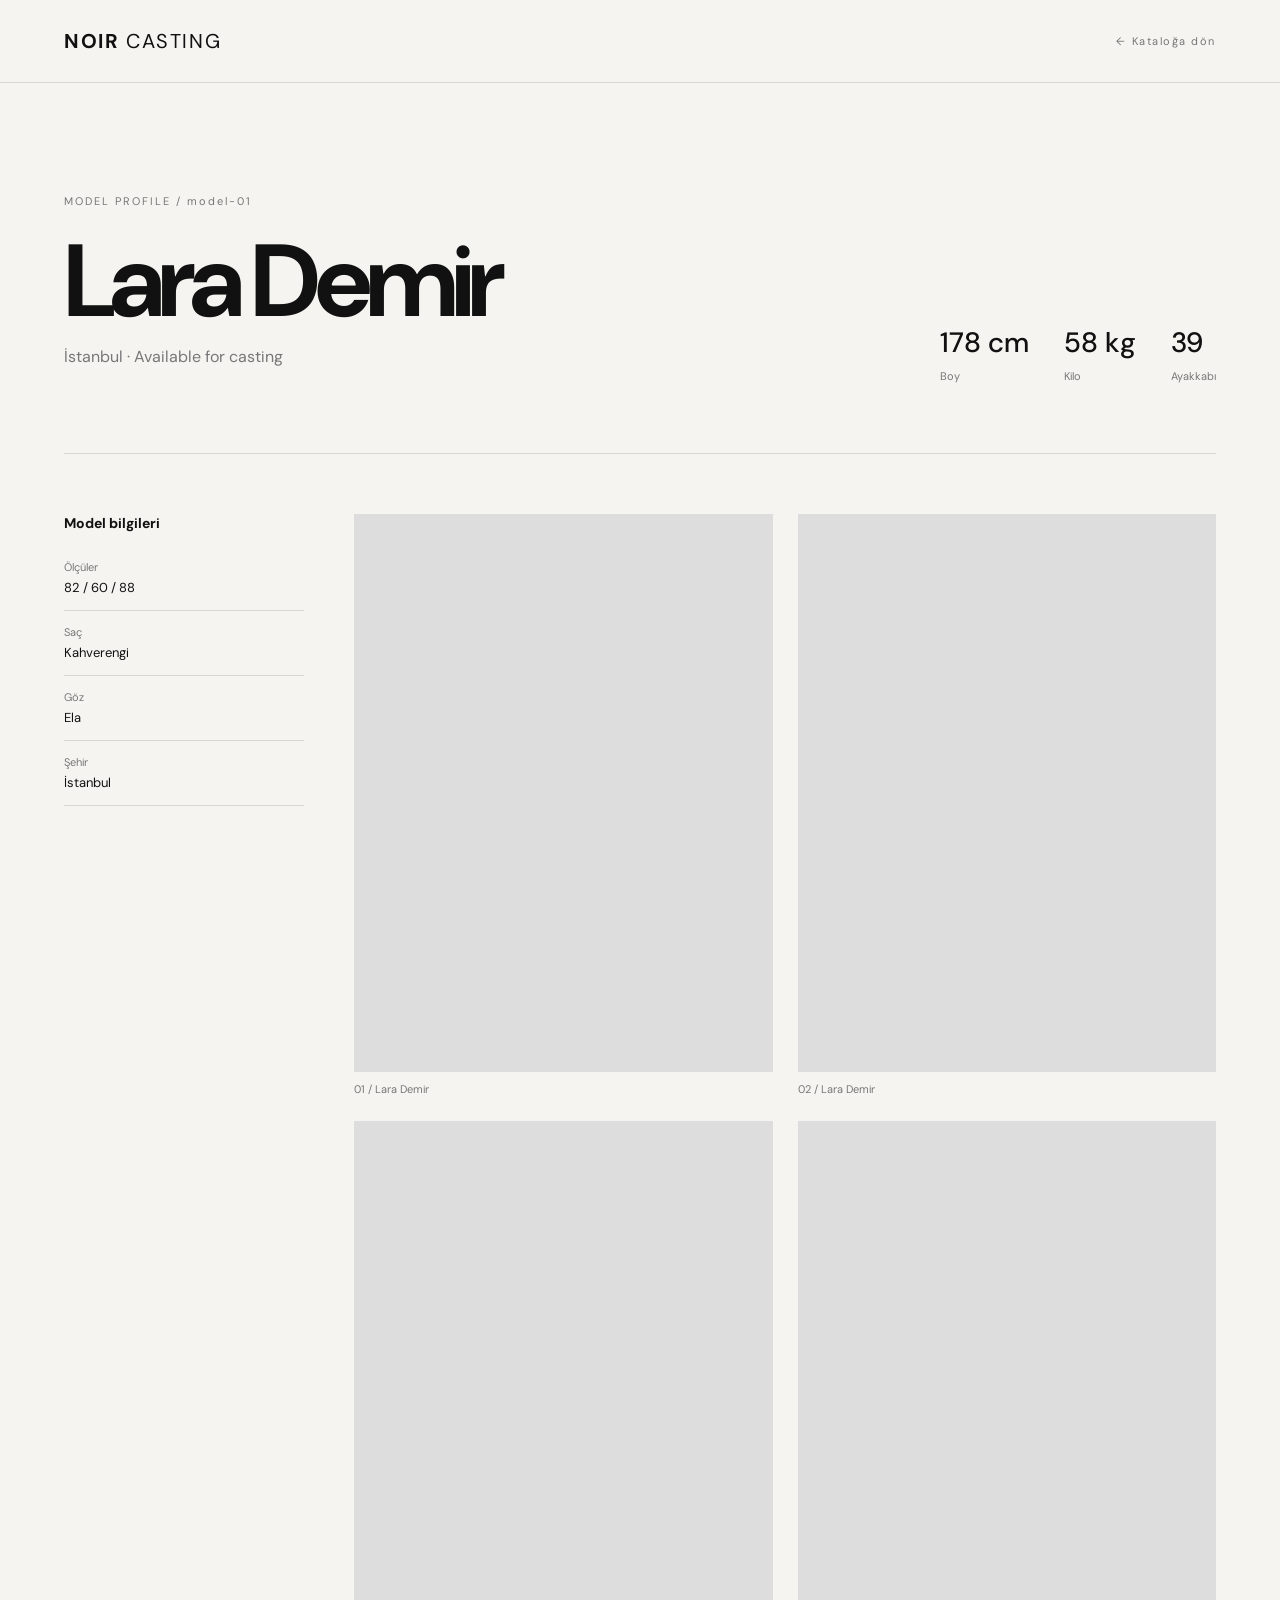
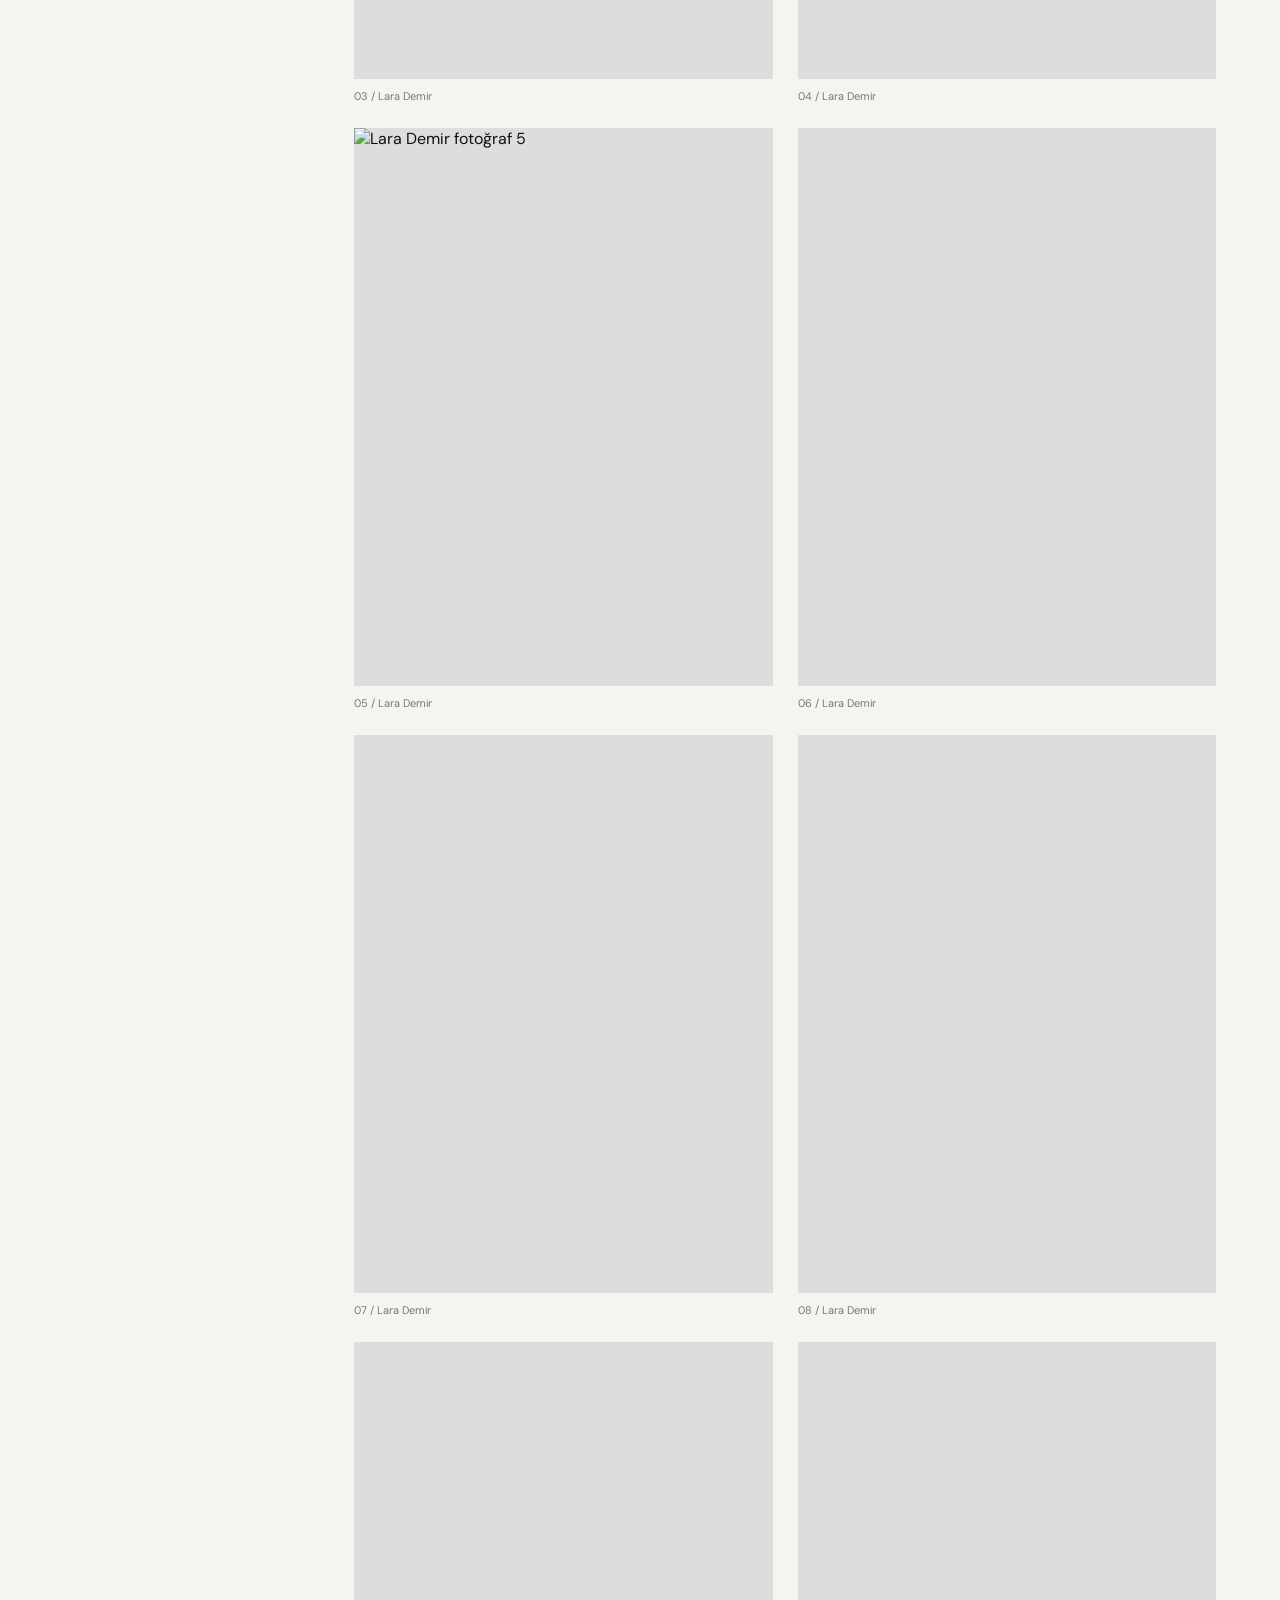
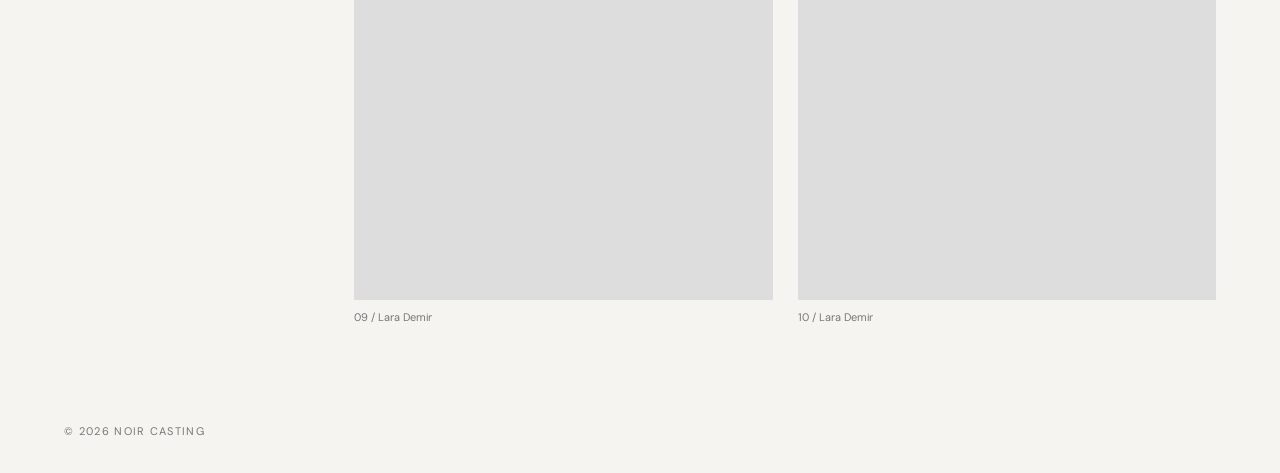
==== profile.html @ 3f04e873 "Add files via upload" ====
<!DOCTYPE html>
<html lang="tr">
<head>
  <meta charset="UTF-8">
  <meta name="viewport" content="width=device-width, initial-scale=1.0">
  <title>Model Profile — NOIR CASTING</title>
  <link rel="stylesheet" href="style.css">
</head>
<body>
  <header class="site-header">
    <a class="brand" href="index.html">NOIR <span>CASTING</span></a>
    <a class="back-link" href="index.html">← Kataloğa dön</a>
  </header>

  <main id="profile"></main>

  <footer>© 2026 NOIR CASTING</footer>
  <script src="models.js"></script>
  <script src="script.js"></script>
</body>
</html>
---- style.css ----
@import url('https://fonts.googleapis.com/css2?family=DM+Sans:wght@400;500;700&family=Playfair+Display:ital,wght@0,500;1,500&display=swap');

:root { --bg:#f5f4f0; --text:#111; --muted:#777; --line:#d8d6d0; }
* { box-sizing:border-box; }
body { margin:0; background:var(--bg); color:var(--text); font-family:'DM Sans',sans-serif; }
.site-header { display:flex; justify-content:space-between; align-items:center; padding:28px 5vw; border-bottom:1px solid var(--line); }
.brand { color:var(--text); text-decoration:none; font-size:20px; font-weight:700; letter-spacing:.08em; }
.brand span { font-weight:400; }
.site-header p,.back-link { font-size:11px; letter-spacing:.14em; color:var(--muted); text-decoration:none; }
main { width:90%; max-width:1400px; margin:auto; }
.intro { padding:110px 0 80px; max-width:800px; }
.eyebrow { font-size:11px; letter-spacing:.18em; color:var(--muted); }
h1 { font-size:clamp(48px,8vw,110px); line-height:.95; letter-spacing:-.06em; margin:25px 0; }
h1 em { font-family:'Playfair Display',serif; font-weight:500; }
.intro-text,.profile-city { color:var(--muted); }
.model-grid { display:grid; grid-template-columns:repeat(2,1fr); gap:55px 25px; }
.model-card { color:var(--text); text-decoration:none; }
.image-wrap { position:relative; overflow:hidden; background:#ddd; aspect-ratio:4/5; }
.image-wrap img { width:100%; height:100%; object-fit:cover; transition:transform .5s; }
.model-card:hover img { transform:scale(1.035); }
.card-index { position:absolute; top:18px; left:18px; font-size:11px; }
.card-info { display:flex; justify-content:space-between; align-items:baseline; gap:20px; padding-top:15px; }
.card-info h2 { margin:0; font-size:22px; font-weight:500; }
.card-info span { color:var(--muted); font-size:12px; }
footer { padding:100px 5vw 35px; color:var(--muted); font-size:11px; letter-spacing:.12em; }
.profile-hero { padding:100px 0 70px; display:flex; justify-content:space-between; gap:40px; border-bottom:1px solid var(--line); }
.profile-hero h1 { margin-bottom:15px; }
.stats { display:flex; gap:35px; align-items:end; }
.stats div { display:flex; flex-direction:column; gap:8px; }
.stats strong { font-size:28px; font-weight:500; }
.stats span { font-size:11px; color:var(--muted); }
.details-layout { display:grid; grid-template-columns:240px 1fr; gap:50px; padding-top:60px; }
.details h3 { font-size:14px; margin-top:0; }
.details p { display:flex; flex-direction:column; gap:5px; border-bottom:1px solid var(--line); padding:14px 0; margin:0; font-size:13px; }
.details p span { color:var(--muted); font-size:11px; }
.photo-grid { display:grid; grid-template-columns:repeat(2,1fr); gap:25px; }
figure { margin:0; }
figure img { width:100%; display:block; aspect-ratio:3/4; object-fit:cover; background:#ddd; }
figcaption { padding-top:10px; font-size:11px; color:var(--muted); }
@media (max-width:700px) {
  .site-header { padding:22px 5%; }
  .intro { padding:70px 0 50px; }
  .model-grid,.photo-grid { grid-template-columns:1fr; }
  .card-info { display:block; }
  .card-info span { display:block; margin-top:7px; }
  .profile-hero { display:block; padding:65px 0 40px; }
  .stats { margin-top:40px; justify-content:space-between; }
  .details-layout { grid-template-columns:1fr; gap:35px; }
}
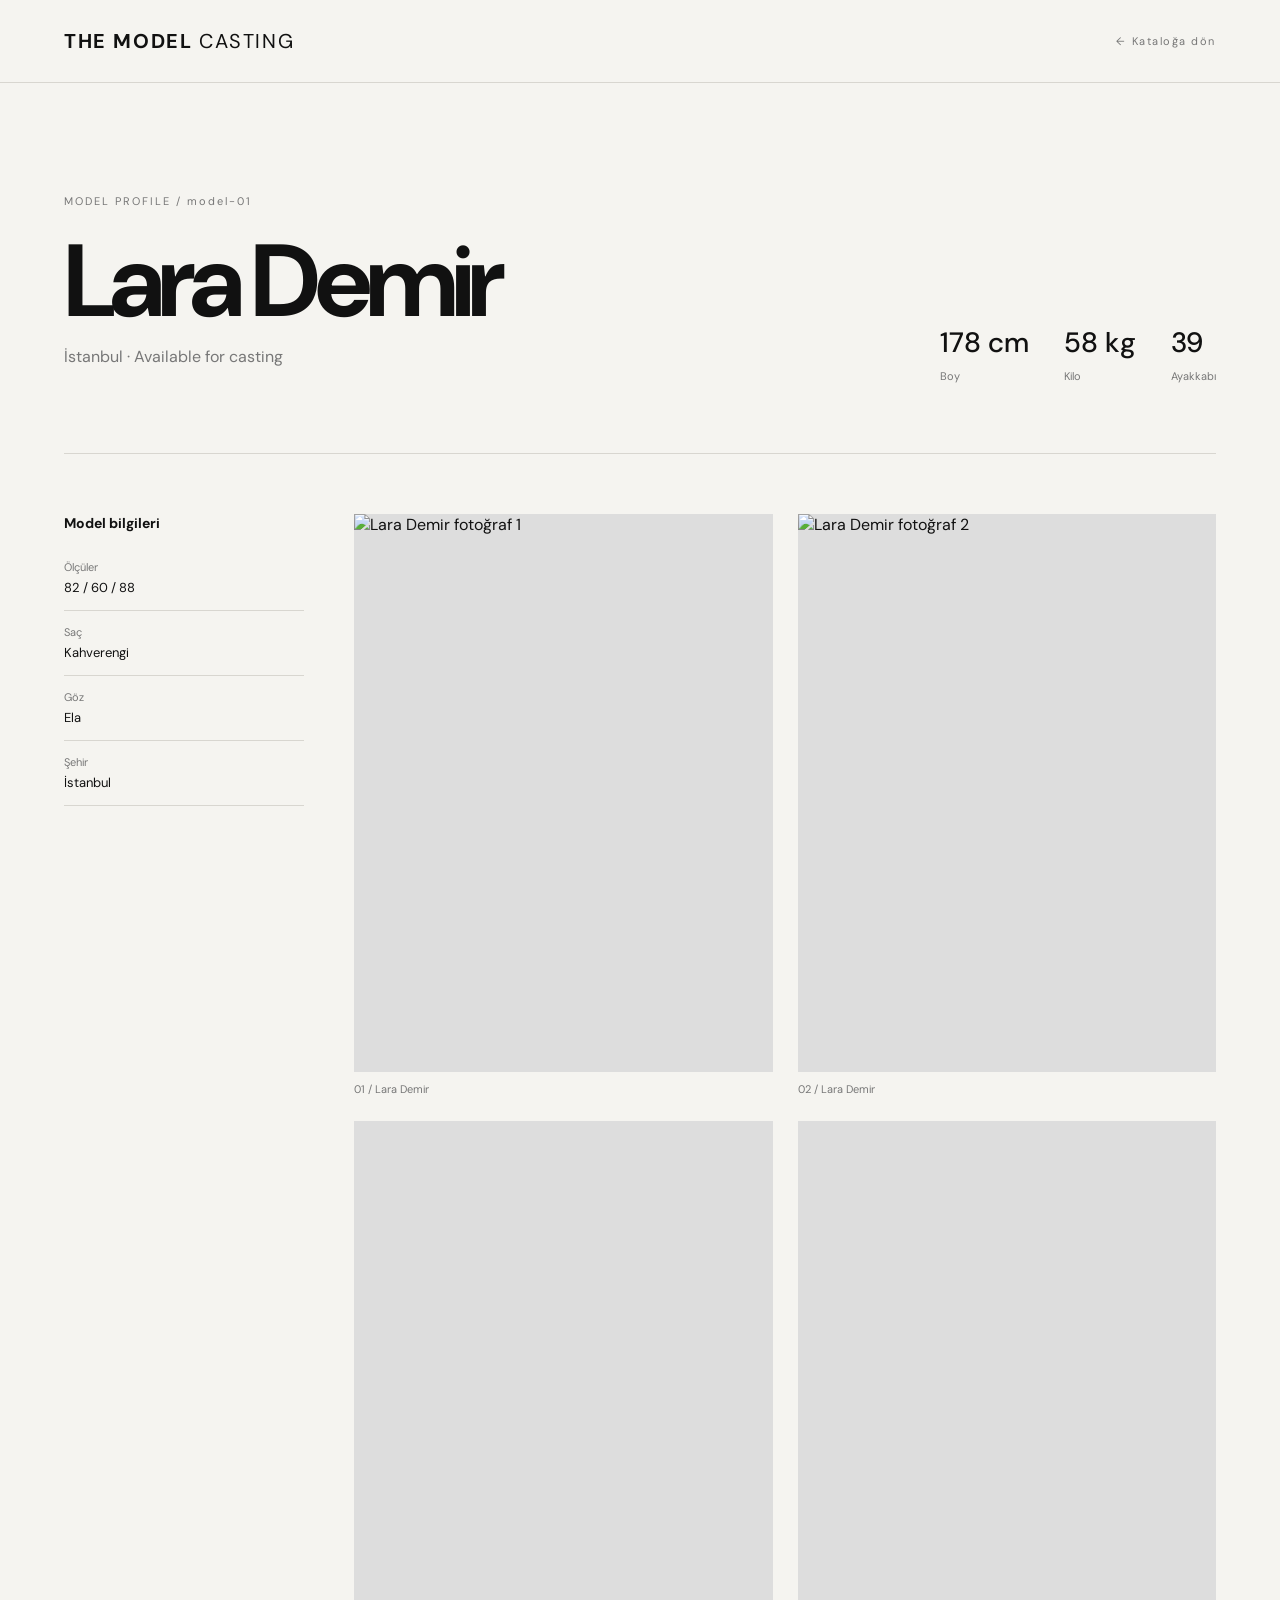
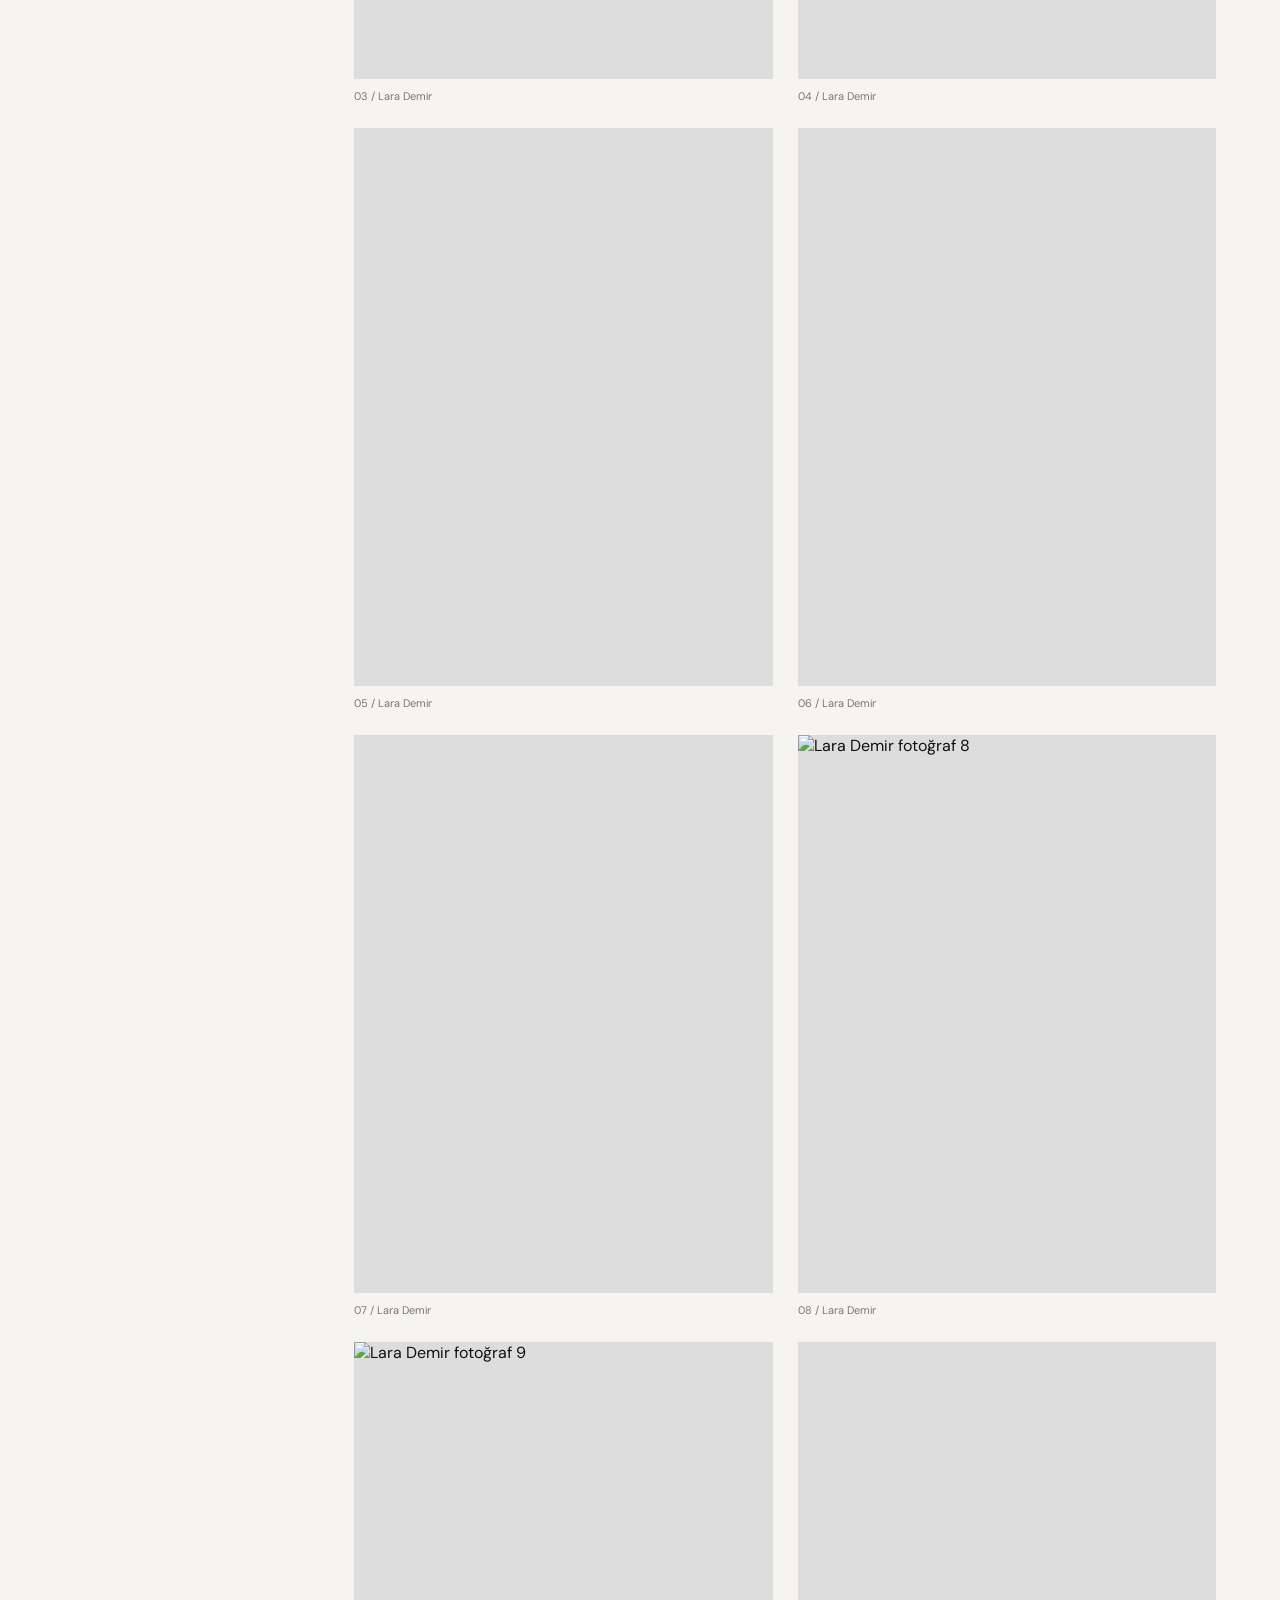
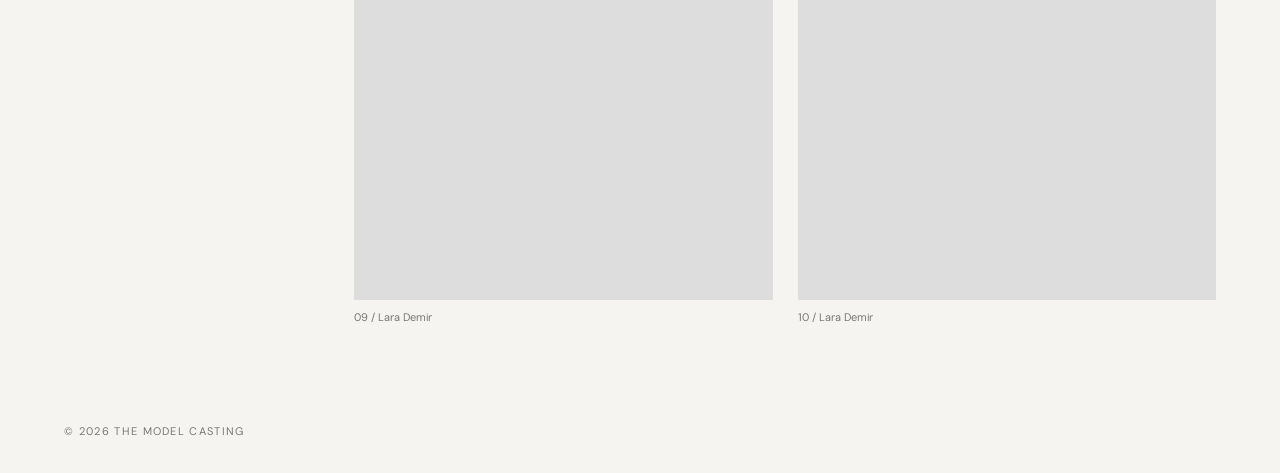
==== commit 14b17849: "Update title and footer branding in profile.html" ====
--- a/profile.html
+++ b/profile.html
@@ -3,18 +3,18 @@
 <head>
   <meta charset="UTF-8">
   <meta name="viewport" content="width=device-width, initial-scale=1.0">
-  <title>Model Profile — NOIR CASTING</title>
+  <title>Model Profile — THE MODEL CASTING</title>
   <link rel="stylesheet" href="style.css">
 </head>
 <body>
   <header class="site-header">
-    <a class="brand" href="index.html">NOIR <span>CASTING</span></a>
+    <a class="brand" href="index.html">THE MODEL <span>CASTING</span></a>
     <a class="back-link" href="index.html">← Kataloğa dön</a>
   </header>
 
   <main id="profile"></main>
 
-  <footer>© 2026 NOIR CASTING</footer>
+  <footer>© 2026 THE MODEL CASTING</footer>
   <script src="models.js"></script>
   <script src="script.js"></script>
 </body>
